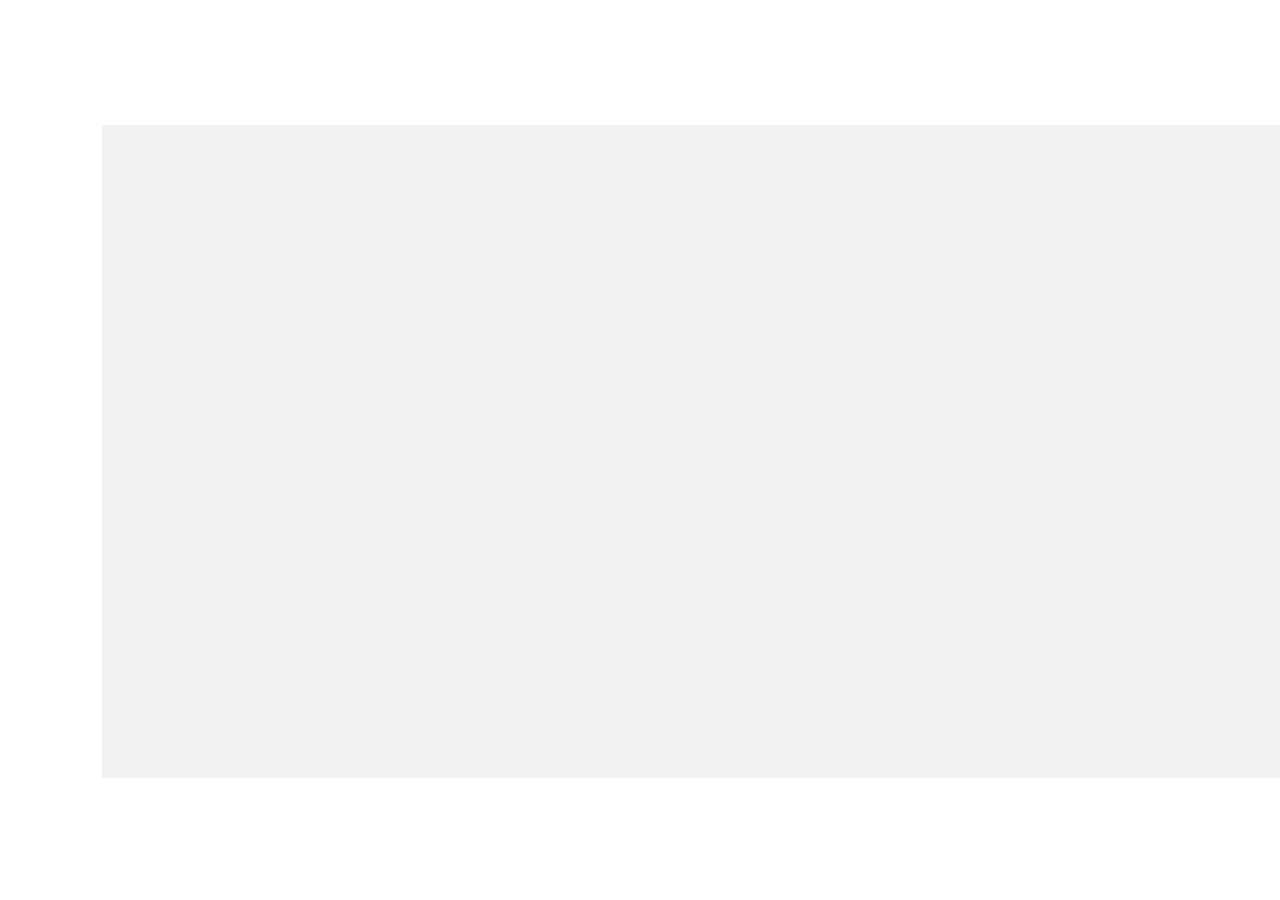
==== index.html @ 671afe2e "Novo projeto-fazendo esqueleto" ====
<!DOCTYPE html>
<html lang="en">
<head>
  <meta charset="UTF-8">
  <meta name="viewport" content="width=device-width, initial-scale=1.0">
  <title>Document</title>
  <link rel="stylesheet" href="./style.css">
</head>
<body>
  <div class="grey-container"></div>
</body>
</html>
---- style.css ----
body {
  background-image: url(img/img1.png);
  background-repeat: no-repeat;
  background-size: cover;
}

.grey-container {
  position: absolute;
  width: 1802px;
  height: 653px;
  left: 102px;
  top: 125px;
  
  background: #F2F2F2;
}
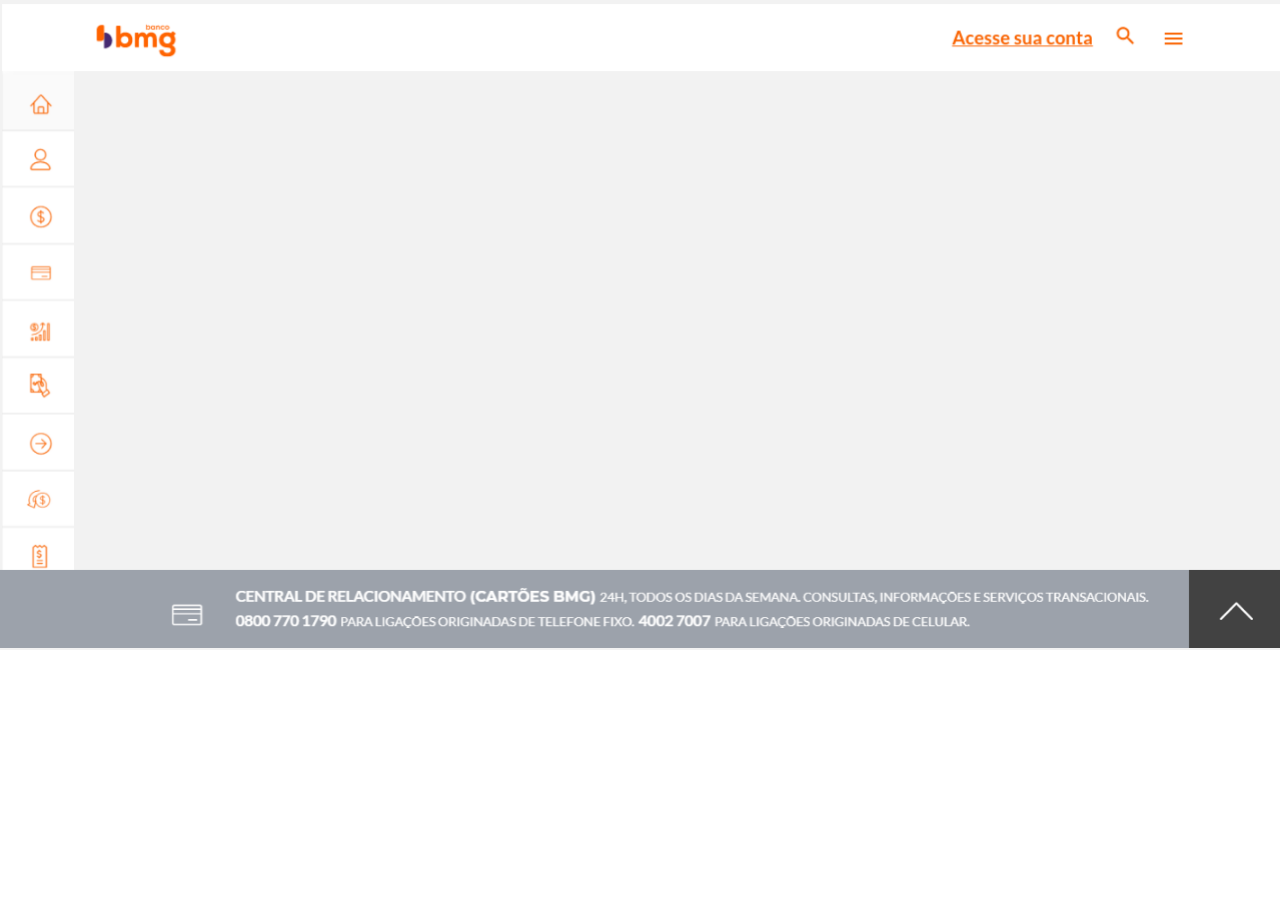
==== commit 12ae5abc: "add fundo para iniciar pagina 1 do projeto" ====
--- a/index.html
+++ b/index.html
@@ -7,6 +7,6 @@
   <link rel="stylesheet" href="./style.css">
 </head>
 <body>
-  <div class="grey-container"></div>
+  <div></div>
 </body>
 </html>--- a/style.css
+++ b/style.css
@@ -1,17 +1,8 @@
 body {
-  background-image: url(img/img1.png);
+  background-image: url(img/background-barras.png);
   background-repeat: no-repeat;
   background-size: cover;
-}
-
-.grey-container {
-  position: absolute;
-  width: 1802px;
-  height: 653px;
-  left: 102px;
-  top: 125px;
-  
-  background: #F2F2F2;
+  background-attachment: scroll;
 }
 
 
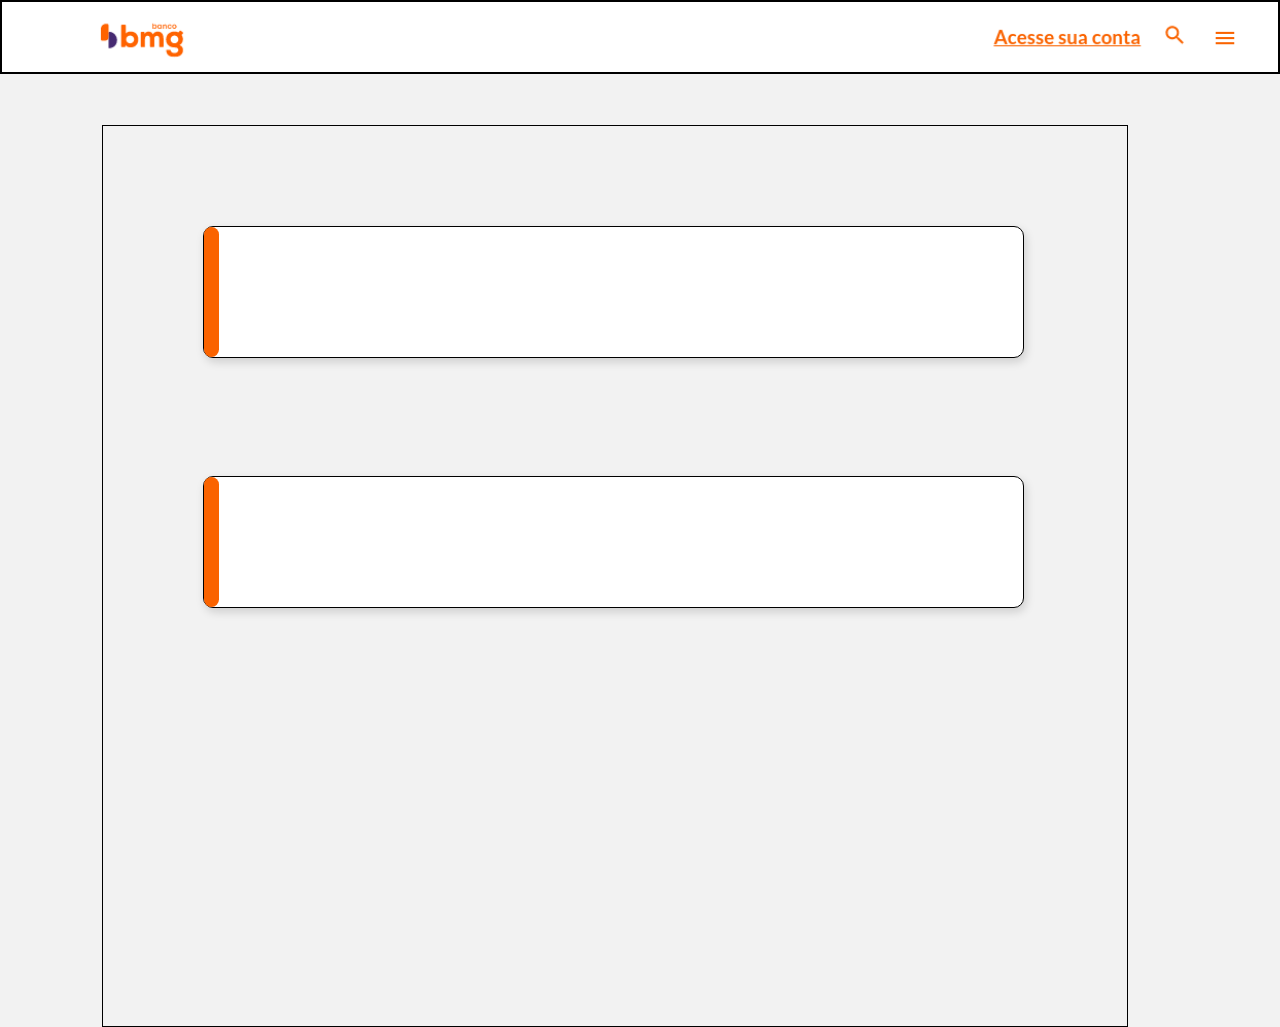
==== commit 57503af7: "se modifico a barra-top, se coloco os dois conteiner com barra orange" ====
--- a/index.html
+++ b/index.html
@@ -7,6 +7,19 @@
   <link rel="stylesheet" href="./style.css">
 </head>
 <body>
+  <header>
+
+  </header>
   <div></div>
+  <div class="main-container">
+    <div class="img-mulher"></div>
+    <div class="conteiner1">
+      <div class="borda-orange1"></div>
+    </div>
+    <div class="conteiner2">
+      <div class="borda-orange2"></div>
+    </div>
+    
+  </div>
 </body>
-</html>+</html>
--- a/style.css
+++ b/style.css
@@ -1,11 +1,69 @@
+
 body {
-  background-image: url(img/background-barras.png);
+  background-color: #F2F2F2;;
   background-repeat: no-repeat;
   background-size: cover;
   background-attachment: scroll;
+  border: black solid 1px;
+  margin: 0px;
+  padding: 0px;
+}
+
+header {
+  border: black solid 1px;
+  background-image:url(./img/barra-superior.png);
+  background-size:cover;
+  background-repeat:no-repeat;
+  height: 70px;
+}
+
+.main-container {
+  position: absolute;
+  width: 80%;
+  height: 100%;
+  left: 102px;
+  top: 125px;
+  border: black solid 1px;
+  background: #F2F2F2;
+}
+
+.conteiner1 {
+  position: absolute;
+width: 80%;
+height: 130px;
+left: 100px;
+top: 100px;
+border: black solid 1px;
+background: #FFFFFF;
+box-shadow: 2px 4px 10px rgba(0, 0, 0, 0.15);
+border-radius: 10px;
+}
+.conteiner2 {
+  position: absolute;
+  width: 80%;
+  height: 130px;
+  left: 100px;
+  top: 350px;
+  border: black solid 1px;
+  background: #FFFFFF;
+  box-shadow: 2px 4px 10px rgba(0, 0, 0, 0.15);
+  border-radius: 10px;
+}
+
+.borda-orange1 {
+  position: absolute;
+  width: 15px;
+  height: 130px;
+  background: #FA6300;
+  border-radius: 30px;
+}
+
+.borda-orange2 {
+  position: absolute;
+  width: 15px;
+  height: 130px;
+  background: #FA6300;
+  border-radius: 30px;
 }
 
 
-
-
-
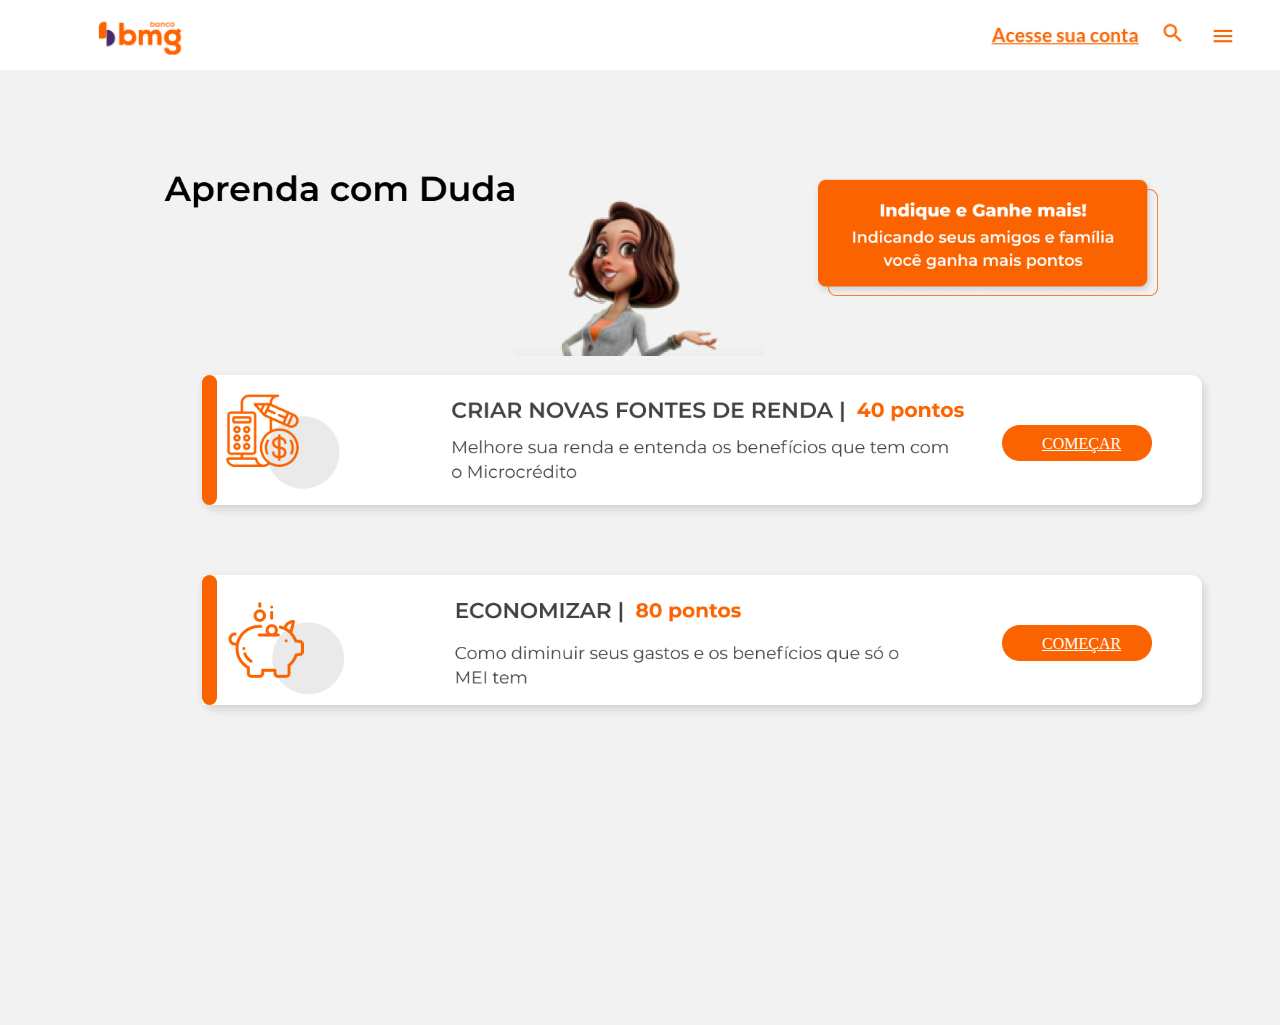
==== commit 63d98a4e: "Ae agreo fotos, se colocaram os elemento no su lugar e se crio o link do botao para a prox pag" ====
--- a/index.html
+++ b/index.html
@@ -1,25 +1,41 @@
 <!DOCTYPE html>
 <html lang="en">
-<head>
-  <meta charset="UTF-8">
-  <meta name="viewport" content="width=device-width, initial-scale=1.0">
-  <title>Document</title>
-  <link rel="stylesheet" href="./style.css">
-</head>
-<body>
-  <header>
+  <head>
+    <meta charset="UTF-8">
+    <meta name="viewport" content="width=device-width, initial-scale=1.0">
+    <title>Document</title>
+    <link rel="stylesheet" href="./style.css">
+  </head>
+  <body>
+    <header></header>
 
-  </header>
-  <div></div>
-  <div class="main-container">
-    <div class="img-mulher"></div>
-    <div class="conteiner1">
-      <div class="borda-orange1"></div>
+    <div class="main-container">
+      <div class="conteiner">
+        <div class="text"></div>
+        <div class="img-mulher"></div>
+        <div class="messagem"></div>
+      </div>
+
+      <div>
+        <div class="conteiner2">
+          <div class="conteudo-container2"></div>
+          <div class="borda-orange2"></div>
+          <div class="button2">
+            <a href="./index-pag2.html">COMEÇAR</a>
+          </div>
+        </div>
+      
+        <div class="conteiner3">
+          <div class="conteudo-container3"></div>
+          <div class="borda-orange3"></div>
+          <div class="button3">
+            <a href="google.com">COMEÇAR</a>
+          </div>
+        </div>
+      </div>
+      <div class="bottom-bar">
+
+      </div>
     </div>
-    <div class="conteiner2">
-      <div class="borda-orange2"></div>
-    </div>
-    
-  </div>
-</body>
+  </body>
 </html>
--- a/style.css
+++ b/style.css
@@ -4,13 +4,11 @@
   background-repeat: no-repeat;
   background-size: cover;
   background-attachment: scroll;
-  border: black solid 1px;
   margin: 0px;
   padding: 0px;
 }
 
 header {
-  border: black solid 1px;
   background-image:url(./img/barra-superior.png);
   background-size:cover;
   background-repeat:no-repeat;
@@ -23,39 +21,86 @@
   height: 100%;
   left: 102px;
   top: 125px;
-  border: black solid 1px;
   background: #F2F2F2;
 }
+.conteiner {
+  width: 1000px;
+  height: 200px;
+  margin: auto;
+}
 
-.conteiner1 {
-  position: absolute;
-width: 80%;
-height: 130px;
-left: 100px;
-top: 100px;
-border: black solid 1px;
-background: #FFFFFF;
-box-shadow: 2px 4px 10px rgba(0, 0, 0, 0.15);
-border-radius: 10px;
+.img-mulher {
+  width: 250px;
+  height: 250px;
+  background: url(./img/image\ 3.png);
+  background-size: contain;
+  background-repeat: no-repeat;
+  position: relative;
+  left: 400px;
+  bottom: 50px;
 }
+
+.messagem {
+  background: url(./img/image\ 1.png);
+  width: 350px;
+  height: 350px;
+  background-repeat: no-repeat;
+  background-size: contain;
+  position: relative;
+  left: 700px;
+  bottom: 300px;
+}
+
+.text {
+  background: url(./img/Aprenda\ com\ Duda.png);
+  background-size: contain;
+  background-repeat: no-repeat;
+  width: 350px;
+  height: 100px;
+  position: relative;
+  left: 50px;
+  top: 50px;
+}
+
 .conteiner2 {
   position: absolute;
-  width: 80%;
+  width: 1000px;
   height: 130px;
   left: 100px;
-  top: 350px;
-  border: black solid 1px;
+  top: 250px;
   background: #FFFFFF;
   box-shadow: 2px 4px 10px rgba(0, 0, 0, 0.15);
   border-radius: 10px;
 }
 
-.borda-orange1 {
+.conteudo-container2 {
+  background: url(./img/conetudo-conteiner2.png);
+  background-size: contain;
+  background-repeat: no-repeat;
+  width: 80%;
+  height: 130px;
   position: absolute;
-  width: 15px;
+}
+
+.conteudo-container3 {
+  background: url(./img/conetudo-conteiner3.png);
+  background-size: contain;
+  background-repeat: no-repeat;
+  width: 80%;
   height: 130px;
-  background: #FA6300;
-  border-radius: 30px;
+  position: absolute;
+}
+
+
+.conteiner3 {
+  position: absolute;
+  width: 1000px;
+  height: 130px;
+  left: 100px;
+  top: 450px;
+  background: #FFFFFF;
+  box-shadow: 2px 4px 10px rgba(0, 0, 0, 0.15);
+  border-radius: 10px;
 }
 
 .borda-orange2 {
@@ -66,4 +111,39 @@
   border-radius: 30px;
 }
 
+.borda-orange3 {
+  position: absolute;
+  width: 15px;
+  height: 130px;
+  background: #FA6300;
+  border-radius: 30px;
+}
 
+.button2 {
+  background: url(./img/button.png);
+  width: 150px;
+  height: 150px;
+  background-size: contain;
+  background-repeat: no-repeat;
+  position: absolute;
+  left: 800px;
+  top: 50px;
+}
+
+.button3 {
+  background: url(./img/button.png);
+  width: 150px;
+  height: 150px;
+  background-size: contain;
+  background-repeat: no-repeat;
+  position: absolute;
+  left: 800px;
+  top: 50px;
+}
+
+a {
+  position: absolute;
+  left: 40px;
+  top: 10px;
+  color: #FFFFFF;
+}
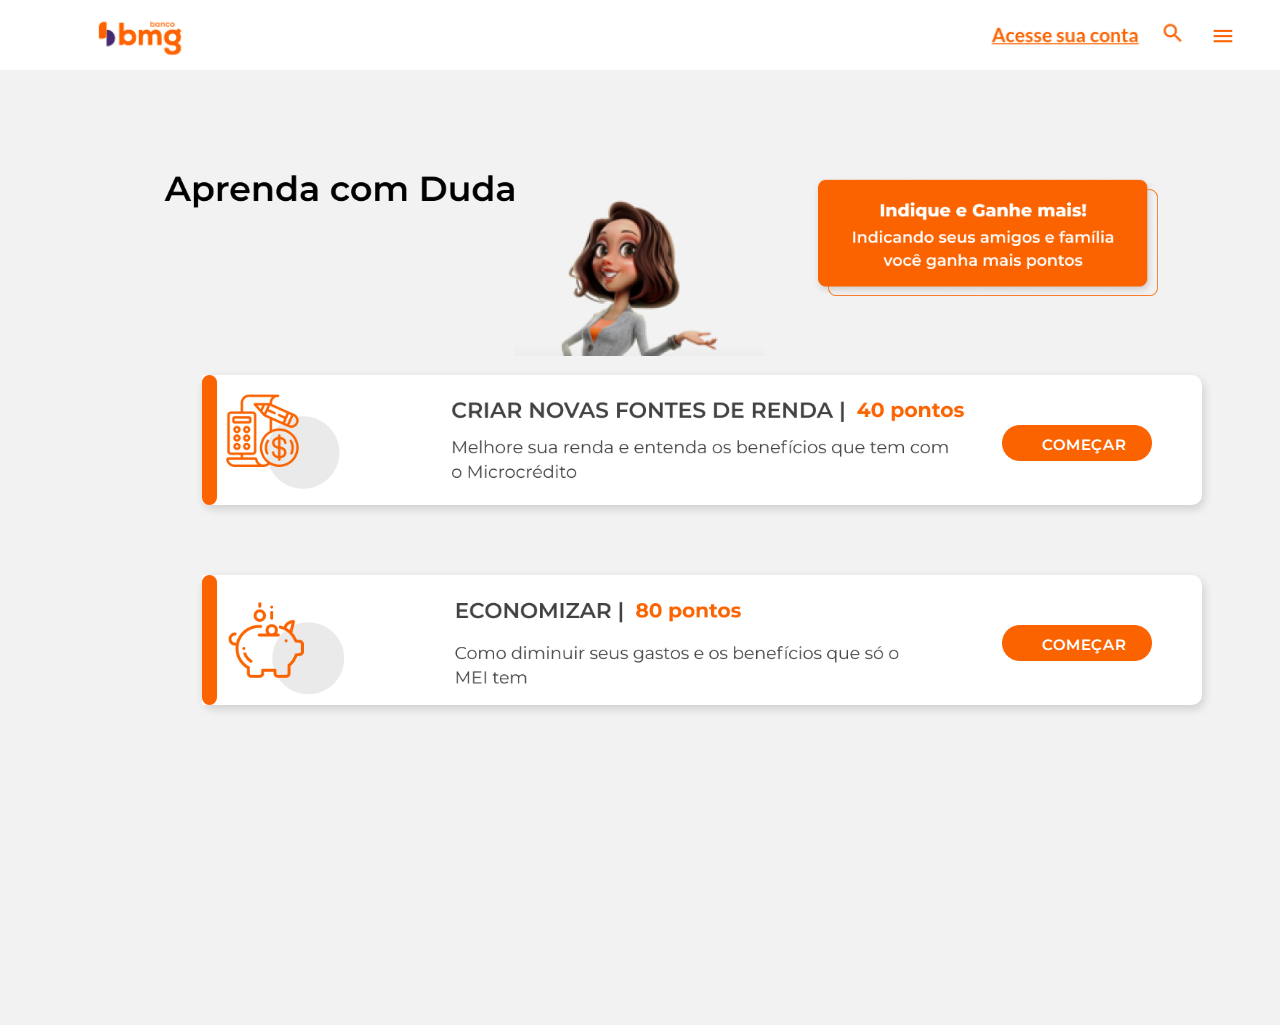
==== commit b293b655: "Merge pull request #1 from DanielePerse/bmg-inicial" ====
--- a/index.html
+++ b/index.html
@@ -3,7 +3,8 @@
   <head>
     <meta charset="UTF-8">
     <meta name="viewport" content="width=device-width, initial-scale=1.0">
-    <title>Document</title>
+    <title>BMG</title>
+    <link href="https://fonts.googleapis.com/css2?family=Montserrat:ital,wght@0,300;1,500&display=swap" rel="stylesheet">
     <link rel="stylesheet" href="./style.css">
   </head>
   <body>
@@ -33,9 +34,6 @@
           </div>
         </div>
       </div>
-      <div class="bottom-bar">
-
-      </div>
     </div>
   </body>
 </html>
--- a/style.css
+++ b/style.css
@@ -146,4 +146,10 @@
   left: 40px;
   top: 10px;
   color: #FFFFFF;
+  font-family: 'Montserrat';
+  text-decoration: none;
+  font-weight: 600;
+  font-size: 15px;
+  letter-spacing: 0.04em;
 }
+
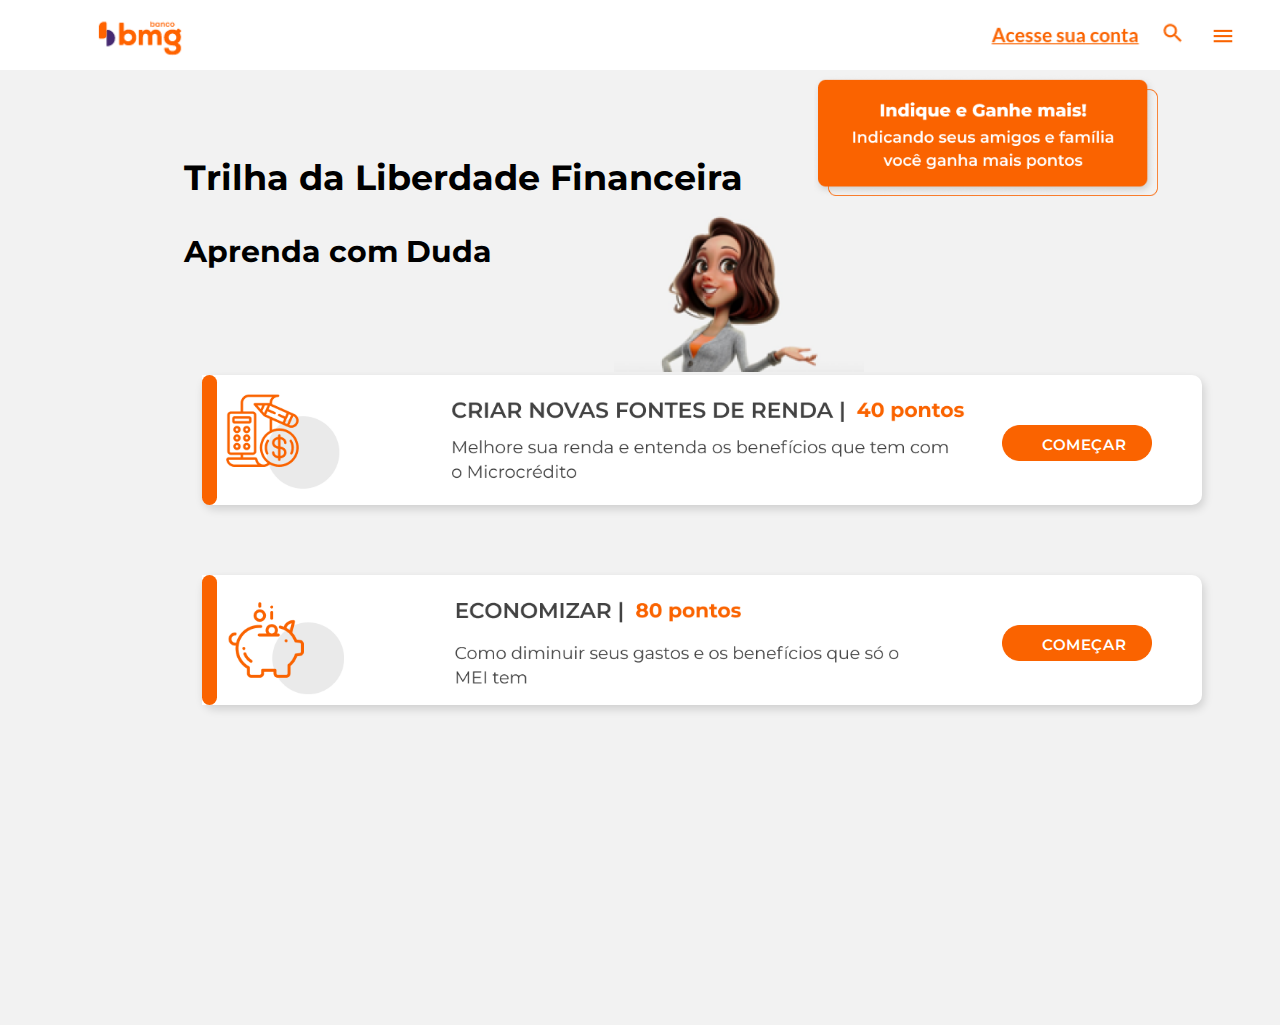
==== commit 674fee34: "Merge pull request #3 from DanielePerse/bmg-project" ====
--- a/index.html
+++ b/index.html
@@ -5,14 +5,17 @@
     <meta name="viewport" content="width=device-width, initial-scale=1.0">
     <title>BMG</title>
     <link href="https://fonts.googleapis.com/css2?family=Montserrat:ital,wght@0,300;1,500&display=swap" rel="stylesheet">
-    <link rel="stylesheet" href="./style.css">
+    <link rel="stylesheet" href="style.css">
   </head>
   <body>
     <header></header>
 
     <div class="main-container">
       <div class="conteiner">
-        <div class="text"></div>
+        <div>
+          <h1 class="title-1">Trilha da Liberdade Financeira</h1>
+          <h2 class="title-2">Aprenda com Duda</h2>
+        </div>
         <div class="img-mulher"></div>
         <div class="messagem"></div>
       </div>
@@ -22,7 +25,7 @@
           <div class="conteudo-container2"></div>
           <div class="borda-orange2"></div>
           <div class="button2">
-            <a href="./index-pag2.html">COMEÇAR</a>
+            <a href="index-pag2.html">COMEÇAR</a>
           </div>
         </div>
       
@@ -30,7 +33,7 @@
           <div class="conteudo-container3"></div>
           <div class="borda-orange3"></div>
           <div class="button3">
-            <a href="google.com">COMEÇAR</a>
+            <a href="index-pag2.html">COMEÇAR</a>
           </div>
         </div>
       </div>
--- a/style.css
+++ b/style.css
@@ -1,9 +1,8 @@
-
 body {
+  background-attachment: scroll;
   background-color: #F2F2F2;;
   background-repeat: no-repeat;
   background-size: cover;
-  background-attachment: scroll;
   margin: 0px;
   padding: 0px;
 }
@@ -16,140 +15,150 @@
 }
 
 .main-container {
+  background: #F2F2F2;
+  left: 102px;
+  height: 100%;
   position: absolute;
+  top: 125px;
   width: 80%;
-  height: 100%;
-  left: 102px;
-  top: 125px;
-  background: #F2F2F2;
 }
 .conteiner {
-  width: 1000px;
   height: 200px;
   margin: auto;
+  width: 1000px;
 }
 
 .img-mulher {
-  width: 250px;
-  height: 250px;
   background: url(./img/image\ 3.png);
   background-size: contain;
   background-repeat: no-repeat;
+  bottom: 50px;
+  height: 250px;
+  left: 50%;
   position: relative;
-  left: 400px;
-  bottom: 50px;
+  width: 250px;
+  top: 33%
 }
 
 .messagem {
   background: url(./img/image\ 1.png);
-  width: 350px;
-  height: 350px;
   background-repeat: no-repeat;
   background-size: contain;
+  bottom: 300px;
+  height: 350px;
+  left: 700px;
   position: relative;
-  left: 700px;
-  bottom: 300px;
+  width: 350px;
 }
 
-.text {
-  background: url(./img/Aprenda\ com\ Duda.png);
-  background-size: contain;
-  background-repeat: no-repeat;
-  width: 350px;
-  height: 100px;
-  position: relative;
-  left: 50px;
-  top: 50px;
+.title-1 {
+  color: #000000;
+  font-family: 'Montserrat', sans-serif;
+  font-size: 35px;
+  height: 59px;
+  left: 8%;
+  line-height: 59px;
+  position: absolute;
+}
+
+.title-2 {
+  color: #000000;
+  font-family: 'Montserrat', sans-serif;
+  font-size: 30px;
+  height: 59px;
+  left: 8%;
+  line-height: 59px;
+  position: absolute;
+  top: 8%;
 }
 
 .conteiner2 {
-  position: absolute;
-  width: 1000px;
+  background: #FFFFFF;
+  border-radius: 10px;
+  box-shadow: 2px 4px 10px rgba(0, 0, 0, 0.15);
   height: 130px;
   left: 100px;
+  position: absolute;
   top: 250px;
-  background: #FFFFFF;
-  box-shadow: 2px 4px 10px rgba(0, 0, 0, 0.15);
-  border-radius: 10px;
+  width: 1000px;
 }
 
 .conteudo-container2 {
   background: url(./img/conetudo-conteiner2.png);
   background-size: contain;
   background-repeat: no-repeat;
-  width: 80%;
   height: 130px;
   position: absolute;
+  width: 80%;
 }
 
 .conteudo-container3 {
   background: url(./img/conetudo-conteiner3.png);
   background-size: contain;
   background-repeat: no-repeat;
-  width: 80%;
   height: 130px;
   position: absolute;
+  width: 80%;
 }
 
 
 .conteiner3 {
-  position: absolute;
-  width: 1000px;
+  background: #FFFFFF;
+  border-radius: 10px;
+  box-shadow: 2px 4px 10px rgba(0, 0, 0, 0.15);
   height: 130px;
   left: 100px;
+  position: absolute;
   top: 450px;
-  background: #FFFFFF;
-  box-shadow: 2px 4px 10px rgba(0, 0, 0, 0.15);
-  border-radius: 10px;
+  width: 1000px;
 }
 
 .borda-orange2 {
+  background: #FA6300;
+  border-radius: 30px;
+  height: 130px;
   position: absolute;
   width: 15px;
-  height: 130px;
-  background: #FA6300;
-  border-radius: 30px;
 }
 
 .borda-orange3 {
+  background: #FA6300;
+  border-radius: 30px;
+  height: 130px;
   position: absolute;
   width: 15px;
-  height: 130px;
-  background: #FA6300;
-  border-radius: 30px;
 }
 
 .button2 {
   background: url(./img/button.png);
-  width: 150px;
-  height: 150px;
   background-size: contain;
   background-repeat: no-repeat;
+  height: 150px;
+  left: 800px;
   position: absolute;
-  left: 800px;
   top: 50px;
+  width: 150px;
 }
 
 .button3 {
   background: url(./img/button.png);
-  width: 150px;
-  height: 150px;
   background-size: contain;
   background-repeat: no-repeat;
+  height: 150px;
+  left: 800px;
   position: absolute;
-  left: 800px;
   top: 50px;
+  width: 150px;
 }
 
 a {
-  position: absolute;
-  left: 40px;
-  top: 10px;
   color: #FFFFFF;
   font-family: 'Montserrat';
+  font-size: 15px;
+  font-weight: 600;
+  left: 40px;
+  letter-spacing: 0.04em;
+  position: absolute;
   text-decoration: none;
-  font-weight: 600;
-  font-size: 15px;
-  letter-spacing: 0.04em;
+  top: 10px;
 }
-
